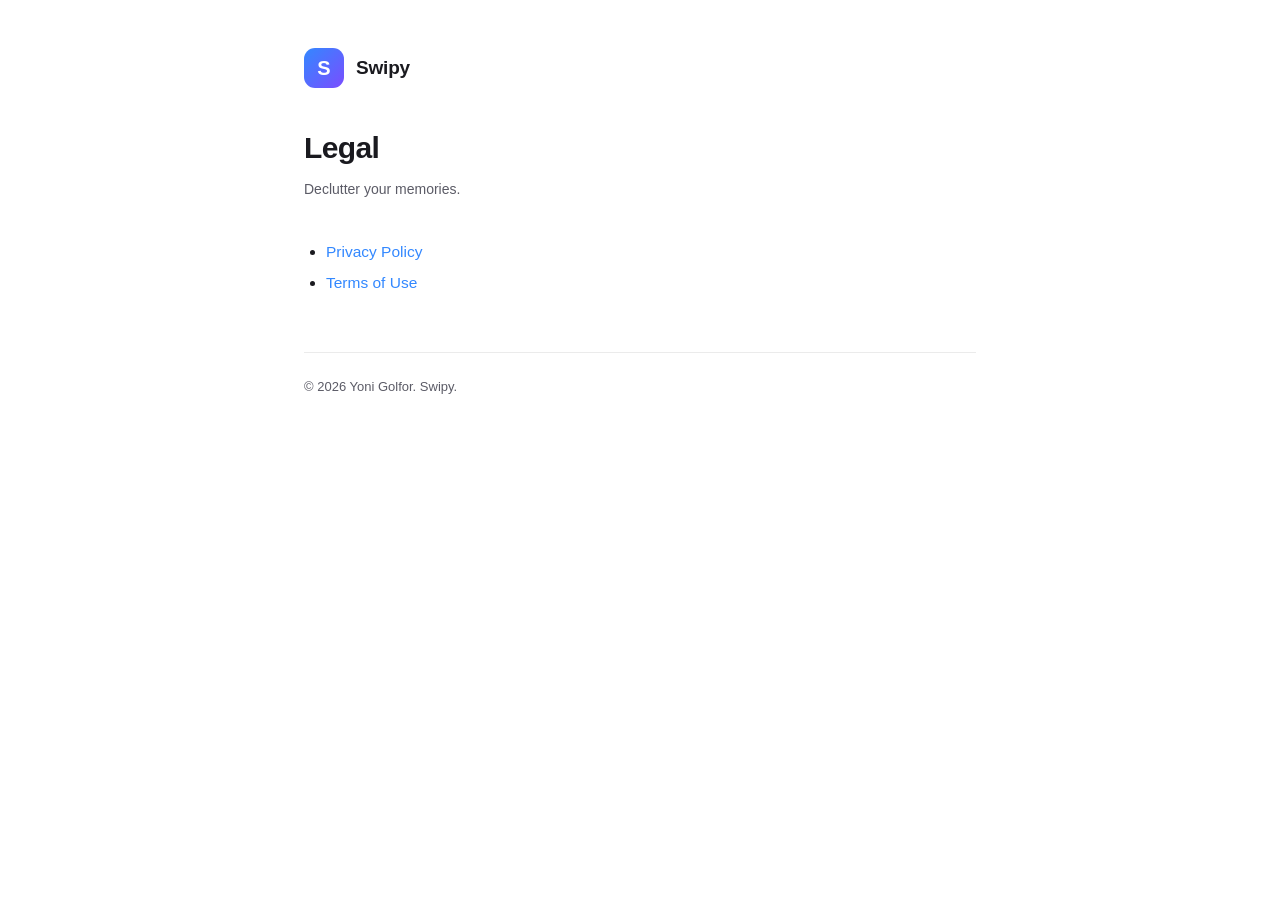
==== docs/index.html @ ca8c62d9 "docs: add static Privacy Policy and Terms of Use pages Hosted separately (Netlify) for the App Store" ====
<!doctype html>
<html lang="en">
<head>
<meta charset="utf-8">
<meta name="viewport" content="width=device-width, initial-scale=1">
<title>Swipy — Legal</title>
<link rel="stylesheet" href="style.css">
</head>
<body>
<div class="wrap">
  <div class="brand">
    <div class="mark">S</div>
    <div class="name">Swipy</div>
  </div>
  <h1>Legal</h1>
  <p class="updated">Declutter your memories.</p>
  <ul>
    <li><a href="privacy-policy.html">Privacy Policy</a></li>
    <li><a href="terms-of-use.html">Terms of Use</a></li>
  </ul>
  <footer>© 2026 Yoni Golfor. Swipy.</footer>
</div>
</body>
</html>
---- docs/style.css ----
:root {
  color-scheme: light dark;
  --bg: #ffffff;
  --fg: #1a1a1f;
  --fg-muted: #5b5b66;
  --accent-1: #3388ff;
  --accent-2: #7a4dff;
  --card-bg: #f6f7fb;
  --border: rgba(0, 0, 0, 0.08);
}

@media (prefers-color-scheme: dark) {
  :root {
    --bg: #1a1a1f;
    --fg: #f2f2f5;
    --fg-muted: #a5a5b0;
    --card-bg: #24242b;
    --border: rgba(255, 255, 255, 0.10);
  }
}

* { box-sizing: border-box; }

body {
  margin: 0;
  background: var(--bg);
  color: var(--fg);
  font-family: -apple-system, BlinkMacSystemFont, "SF Pro Text", "Segoe UI", Roboto, sans-serif;
  line-height: 1.6;
  -webkit-font-smoothing: antialiased;
}

.wrap {
  max-width: 720px;
  margin: 0 auto;
  padding: 48px 24px 96px;
}

.brand {
  display: flex;
  align-items: center;
  gap: 12px;
  margin-bottom: 36px;
}

.brand .mark {
  width: 40px;
  height: 40px;
  border-radius: 11px;
  background: linear-gradient(135deg, var(--accent-1), var(--accent-2));
  display: flex;
  align-items: center;
  justify-content: center;
  color: #fff;
  font-weight: 700;
  font-size: 20px;
  font-family: -apple-system, "SF Pro Rounded", sans-serif;
  flex-shrink: 0;
}

.brand .name {
  font-weight: 700;
  font-size: 19px;
  letter-spacing: -0.01em;
}

h1 {
  font-size: 30px;
  font-weight: 800;
  letter-spacing: -0.02em;
  margin: 0 0 6px;
}

.updated {
  color: var(--fg-muted);
  font-size: 14px;
  margin-bottom: 40px;
}

h2 {
  font-size: 19px;
  font-weight: 700;
  margin: 40px 0 12px;
  letter-spacing: -0.01em;
}

p, li { color: var(--fg); font-size: 15.5px; }
p { margin: 0 0 14px; }
ul { margin: 0 0 14px; padding-left: 22px; }
li { margin-bottom: 6px; }

.card {
  background: var(--card-bg);
  border: 1px solid var(--border);
  border-radius: 14px;
  padding: 18px 20px;
  margin: 20px 0;
}

.card p:last-child { margin-bottom: 0; }

a { color: var(--accent-1); text-decoration: none; }
a:hover { text-decoration: underline; }

.nav {
  display: flex;
  gap: 18px;
  margin-bottom: 8px;
  font-size: 14px;
}

footer {
  margin-top: 56px;
  padding-top: 24px;
  border-top: 1px solid var(--border);
  color: var(--fg-muted);
  font-size: 13px;
}
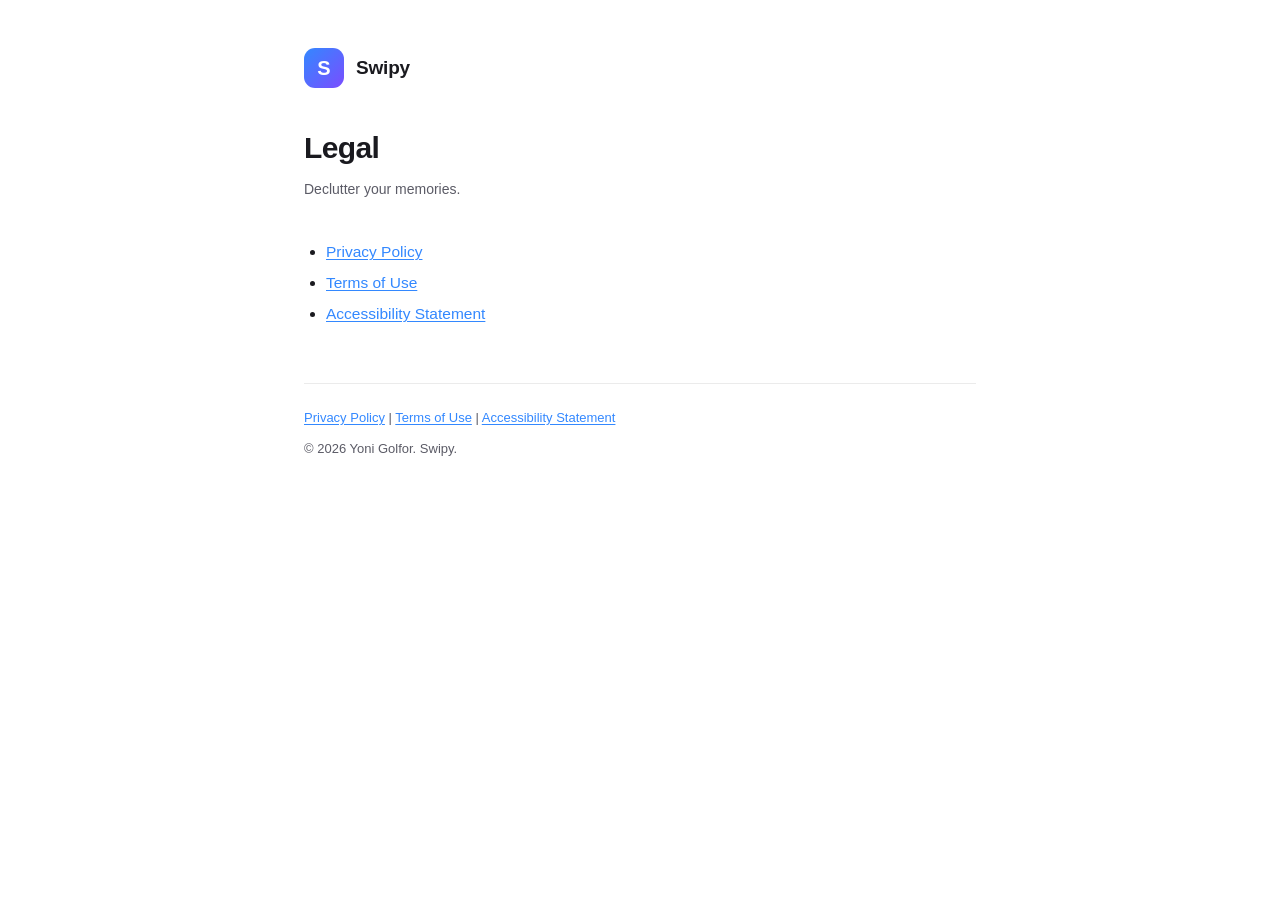
==== commit e1034e7f: "docs: harden legal site accessibility + App Store metadata notes Adds a neutral, unverified-status-s" ====
--- a/docs/index.html
+++ b/docs/index.html
@@ -12,13 +12,21 @@
     <div class="mark">S</div>
     <div class="name">Swipy</div>
   </div>
-  <h1>Legal</h1>
-  <p class="updated">Declutter your memories.</p>
-  <ul>
-    <li><a href="privacy-policy.html">Privacy Policy</a></li>
-    <li><a href="terms-of-use.html">Terms of Use</a></li>
-  </ul>
-  <footer>© 2026 Yoni Golfor. Swipy.</footer>
+  <main>
+    <h1>Legal</h1>
+    <p class="updated">Declutter your memories.</p>
+    <nav aria-label="Legal pages">
+      <ul>
+        <li><a href="privacy-policy.html">Privacy Policy</a></li>
+        <li><a href="terms-of-use.html">Terms of Use</a></li>
+        <li><a href="accessibility.html">Accessibility Statement</a></li>
+      </ul>
+    </nav>
+  </main>
+  <footer>
+    <p class="footer-links"><a href="privacy-policy.html">Privacy Policy</a> | <a href="terms-of-use.html">Terms of Use</a> | <a href="accessibility.html">Accessibility Statement</a></p>
+    © 2026 Yoni Golfor. Swipy.
+  </footer>
 </div>
 </body>
 </html>
--- a/docs/style.css
+++ b/docs/style.css
@@ -99,8 +99,8 @@
 
 .card p:last-child { margin-bottom: 0; }
 
-a { color: var(--accent-1); text-decoration: none; }
-a:hover { text-decoration: underline; }
+a { color: var(--accent-1); text-decoration: underline; text-underline-offset: 2px; }
+a:hover { opacity: 0.8; }
 
 .nav {
   display: flex;
@@ -116,3 +116,9 @@
   color: var(--fg-muted);
   font-size: 13px;
 }
+
+.footer-links {
+  margin: 0 0 10px;
+  font-size: 13px;
+  color: var(--fg-muted);
+}
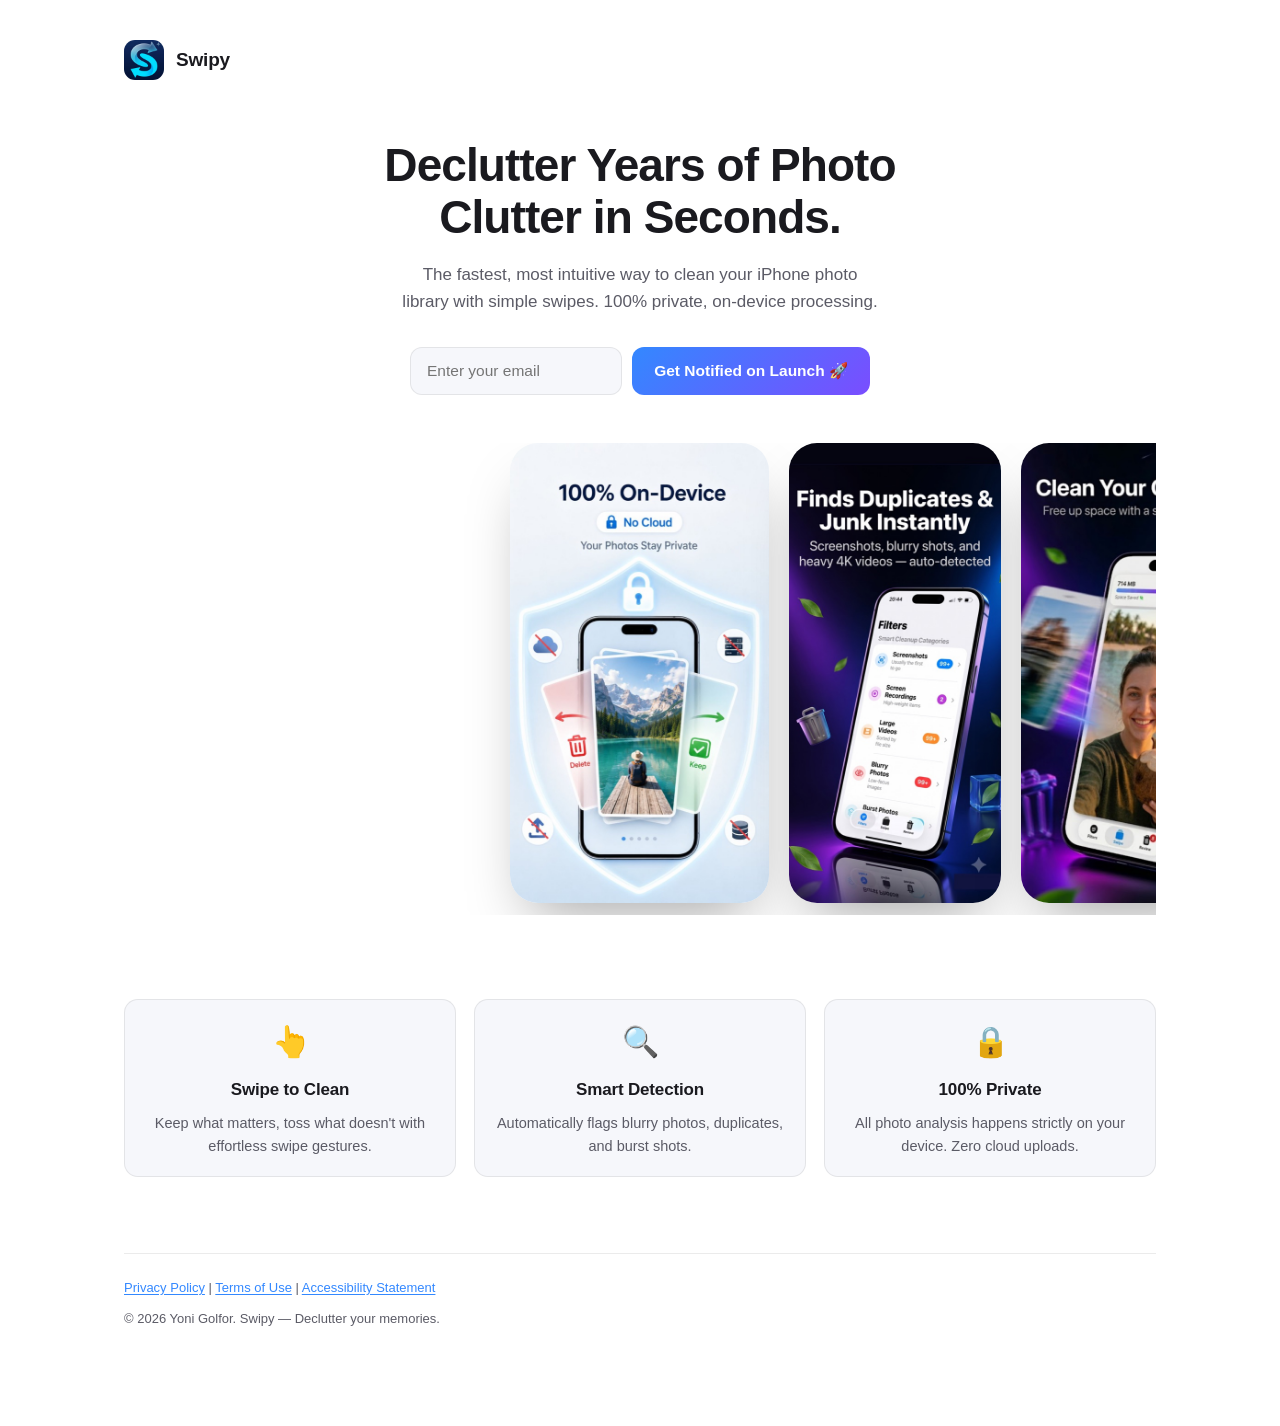
==== commit 91a73e8a: "feat: convert static legal site into landing page + waitlist Turns docs/ from a bare legal-links pag" ====
--- a/docs/index.html
+++ b/docs/index.html
@@ -3,30 +3,95 @@
 <head>
 <meta charset="utf-8">
 <meta name="viewport" content="width=device-width, initial-scale=1">
-<title>Swipy — Legal</title>
+<title>Swipy — Declutter Years of Photo Clutter in Seconds</title>
+<meta name="description" content="The fastest, most intuitive way to clean your iPhone photo library with simple swipes. 100% private, on-device processing.">
+<link rel="icon" type="image/png" href="app-icon.png">
+<link rel="apple-touch-icon" href="app-icon.png">
 <link rel="stylesheet" href="style.css">
 </head>
 <body>
-<div class="wrap">
+<div class="wrap wrap--landing">
+
   <div class="brand">
-    <div class="mark">S</div>
+    <img class="mark" src="app-icon.png" alt="Swipy app icon">
     <div class="name">Swipy</div>
   </div>
+
   <main>
-    <h1>Legal</h1>
-    <p class="updated">Declutter your memories.</p>
-    <nav aria-label="Legal pages">
-      <ul>
-        <li><a href="privacy-policy.html">Privacy Policy</a></li>
-        <li><a href="terms-of-use.html">Terms of Use</a></li>
-        <li><a href="accessibility.html">Accessibility Statement</a></li>
-      </ul>
-    </nav>
+    <section class="hero">
+      <h1 class="hero-title">Declutter Years of Photo Clutter in Seconds.</h1>
+      <p class="hero-sub">The fastest, most intuitive way to clean your iPhone photo library with simple swipes. 100% private, on-device processing.</p>
+
+      <form name="waitlist" method="POST" data-netlify="true" netlify-honeypot="bot-field" action="/?submitted=true" class="waitlist-form" id="waitlist-form">
+        <input type="hidden" name="form-name" value="waitlist">
+        <p class="hp-field"><label>Leave this field empty: <input name="bot-field"></label></p>
+        <div class="form-row">
+          <input type="email" name="email" required placeholder="Enter your email" aria-label="Email address">
+          <button type="submit">Get Notified on Launch 🚀</button>
+        </div>
+      </form>
+      <p class="form-success" id="form-success" hidden>🎉 You're on the list — we'll email you the moment Swipy launches.</p>
+    </section>
+
+    <section class="screens-showcase">
+      <div class="screens-carousel">
+        <div class="screen-slide"><img src="screenshots/on-device-privacy.jpg" alt="Swipy processes all photo analysis on-device — no cloud, no uploads." width="450" height="800" loading="lazy"></div>
+        <div class="screen-slide"><img src="screenshots/smart-detection.jpg" alt="Swipy's Smart Filters screen — screenshots, screen recordings, large videos, and blurry photos auto-detected." width="621" height="1344" loading="lazy"></div>
+        <div class="screen-slide"><img src="screenshots/clean-gallery.jpg" alt="Swipy's swipe stack — swipe to keep or delete photos and free up storage." width="621" height="1344" loading="lazy"></div>
+      </div>
+    </section>
+
+    <section class="features">
+      <div class="card feature-card">
+        <div class="feature-icon">👆</div>
+        <h3>Swipe to Clean</h3>
+        <p>Keep what matters, toss what doesn't with effortless swipe gestures.</p>
+      </div>
+      <div class="card feature-card">
+        <div class="feature-icon">🔍</div>
+        <h3>Smart Detection</h3>
+        <p>Automatically flags blurry photos, duplicates, and burst shots.</p>
+      </div>
+      <div class="card feature-card">
+        <div class="feature-icon">🔒</div>
+        <h3>100% Private</h3>
+        <p>All photo analysis happens strictly on your device. Zero cloud uploads.</p>
+      </div>
+    </section>
   </main>
+
   <footer>
     <p class="footer-links"><a href="privacy-policy.html">Privacy Policy</a> | <a href="terms-of-use.html">Terms of Use</a> | <a href="accessibility.html">Accessibility Statement</a></p>
-    © 2026 Yoni Golfor. Swipy.
+    © 2026 Yoni Golfor. Swipy — Declutter your memories.
   </footer>
 </div>
+
+<script>
+  (function () {
+    var form = document.getElementById('waitlist-form');
+    var success = document.getElementById('form-success');
+    if (!form || !success) return;
+
+    if (new URLSearchParams(location.search).get('submitted') === 'true') {
+      form.hidden = true;
+      success.hidden = false;
+    }
+
+    form.addEventListener('submit', function (e) {
+      e.preventDefault();
+      fetch('/', {
+        method: 'POST',
+        headers: { 'Content-Type': 'application/x-www-form-urlencoded' },
+        body: new URLSearchParams(new FormData(form)).toString()
+      }).then(function () {
+        form.hidden = true;
+        success.hidden = false;
+        history.replaceState(null, '', location.pathname + '?submitted=true');
+      }).catch(function () {
+        form.submit();
+      });
+    });
+  })();
+</script>
 </body>
 </html>
--- a/docs/style.css
+++ b/docs/style.css
@@ -7,6 +7,9 @@
   --accent-2: #7a4dff;
   --card-bg: #f6f7fb;
   --border: rgba(0, 0, 0, 0.08);
+  --swipe-green: #33cc66;
+  --swipe-red: #f24d4d;
+  --swipe-blue: #408cf2;
 }
 
 @media (prefers-color-scheme: dark) {
@@ -47,14 +50,8 @@
   width: 40px;
   height: 40px;
   border-radius: 11px;
-  background: linear-gradient(135deg, var(--accent-1), var(--accent-2));
-  display: flex;
-  align-items: center;
-  justify-content: center;
-  color: #fff;
-  font-weight: 700;
-  font-size: 20px;
-  font-family: -apple-system, "SF Pro Rounded", sans-serif;
+  display: block;
+  object-fit: cover;
   flex-shrink: 0;
 }
 
@@ -122,3 +119,153 @@
   font-size: 13px;
   color: var(--fg-muted);
 }
+
+/* ---------- Landing page ---------- */
+
+.wrap--landing {
+  max-width: 1080px;
+  padding-top: 40px;
+}
+
+.hero {
+  max-width: 620px;
+  margin: 0 auto;
+  padding: 24px 0 8px;
+  text-align: center;
+}
+
+.hero-title {
+  font-size: clamp(30px, 5.5vw, 46px);
+  font-weight: 800;
+  letter-spacing: -0.02em;
+  line-height: 1.12;
+  margin: 0 0 18px;
+}
+
+.hero-sub {
+  font-size: 17px;
+  color: var(--fg-muted);
+  max-width: 480px;
+  margin: 0 auto 32px;
+}
+
+.waitlist-form { margin: 0 auto; max-width: 460px; }
+
+.hp-field { position: absolute; left: -9999px; }
+
+.form-row {
+  display: flex;
+  gap: 10px;
+}
+
+.form-row input[type="email"] {
+  flex: 1;
+  min-width: 0;
+  padding: 14px 16px;
+  font-size: 15.5px;
+  border-radius: 12px;
+  border: 1px solid var(--border);
+  background: var(--card-bg);
+  color: var(--fg);
+  font-family: inherit;
+}
+
+.form-row input[type="email"]:focus {
+  outline: 2px solid var(--accent-1);
+  outline-offset: 1px;
+}
+
+.form-row button {
+  flex-shrink: 0;
+  padding: 14px 22px;
+  font-size: 15.5px;
+  font-weight: 700;
+  color: #fff;
+  background: linear-gradient(135deg, var(--accent-1), var(--accent-2));
+  border: none;
+  border-radius: 12px;
+  cursor: pointer;
+  white-space: nowrap;
+  transition: opacity 0.15s ease, transform 0.15s ease;
+}
+
+.form-row button:hover { opacity: 0.9; transform: translateY(-1px); }
+.form-row button:active { transform: translateY(0); }
+
+.form-success {
+  max-width: 460px;
+  margin: 0 auto;
+  padding: 14px 18px;
+  font-size: 15px;
+  font-weight: 600;
+  color: var(--swipe-green);
+  background: var(--card-bg);
+  border: 1px solid var(--border);
+  border-radius: 12px;
+  text-align: center;
+}
+
+/* Screenshot carousel — real app screens, swipeable via native scroll-snap */
+
+.screens-showcase { padding: 40px 0 56px; }
+
+.screens-carousel {
+  display: flex;
+  gap: 20px;
+  overflow-x: auto;
+  scroll-snap-type: x mandatory;
+  padding: 0 calc(50% - 130px) 12px;
+  -webkit-overflow-scrolling: touch;
+  scrollbar-width: none;
+}
+
+.screens-carousel::-webkit-scrollbar { display: none; }
+
+.screen-slide {
+  flex: 0 0 auto;
+  scroll-snap-align: center;
+}
+
+.screen-slide img {
+  display: block;
+  height: 460px;
+  width: auto;
+  max-width: 80vw;
+  border-radius: 28px;
+  box-shadow: 0 30px 60px -20px rgba(0, 0, 0, 0.35);
+}
+
+/* Feature grid */
+
+.features {
+  display: grid;
+  grid-template-columns: repeat(3, 1fr);
+  gap: 18px;
+  margin: 8px 0 48px;
+}
+
+.feature-card { text-align: center; }
+
+.feature-icon { font-size: 30px; margin-bottom: 10px; }
+
+.feature-card h3 {
+  font-size: 17px;
+  font-weight: 700;
+  margin: 0 0 8px;
+  letter-spacing: -0.01em;
+}
+
+.feature-card p {
+  font-size: 14.5px;
+  color: var(--fg-muted);
+  margin: 0;
+}
+
+@media (max-width: 640px) {
+  .wrap--landing { padding-top: 28px; }
+  .form-row { flex-direction: column; }
+  .form-row button { width: 100%; }
+  .screen-slide img { height: 380px; }
+  .screens-carousel { padding-left: calc(50% - 108px); padding-right: calc(50% - 108px); }
+  .features { grid-template-columns: 1fr; }
+}
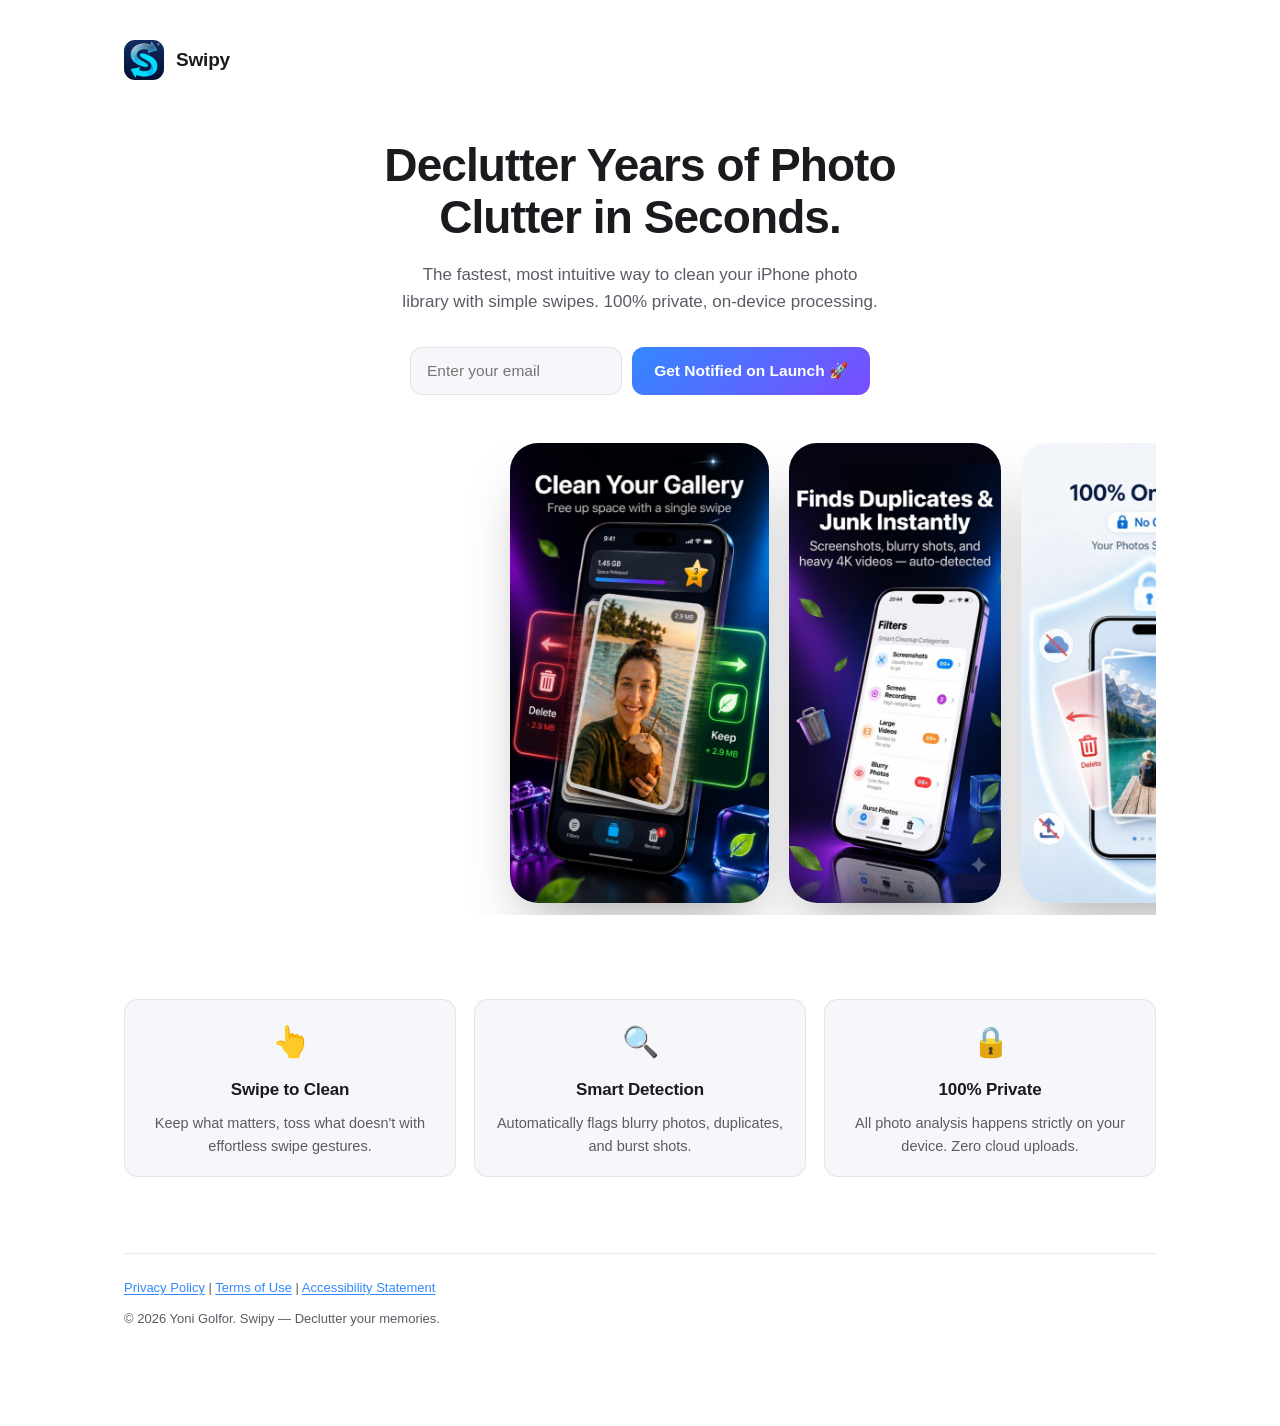
==== commit 87ad5a4b: "feat: reorder landing carousel, swap in new Clean Your Gallery screenshot Order is now Clean Your Ga" ====
--- a/docs/index.html
+++ b/docs/index.html
@@ -35,9 +35,9 @@
 
     <section class="screens-showcase">
       <div class="screens-carousel">
+        <div class="screen-slide"><img src="screenshots/clean-gallery.jpg" alt="Swipy's swipe stack — swipe to keep or delete photos and free up storage." width="562" height="1000" loading="lazy"></div>
+        <div class="screen-slide"><img src="screenshots/smart-detection.jpg" alt="Swipy's Smart Filters screen — screenshots, screen recordings, large videos, and blurry photos auto-detected." width="621" height="1344" loading="lazy"></div>
         <div class="screen-slide"><img src="screenshots/on-device-privacy.jpg" alt="Swipy processes all photo analysis on-device — no cloud, no uploads." width="450" height="800" loading="lazy"></div>
-        <div class="screen-slide"><img src="screenshots/smart-detection.jpg" alt="Swipy's Smart Filters screen — screenshots, screen recordings, large videos, and blurry photos auto-detected." width="621" height="1344" loading="lazy"></div>
-        <div class="screen-slide"><img src="screenshots/clean-gallery.jpg" alt="Swipy's swipe stack — swipe to keep or delete photos and free up storage." width="621" height="1344" loading="lazy"></div>
       </div>
     </section>
 
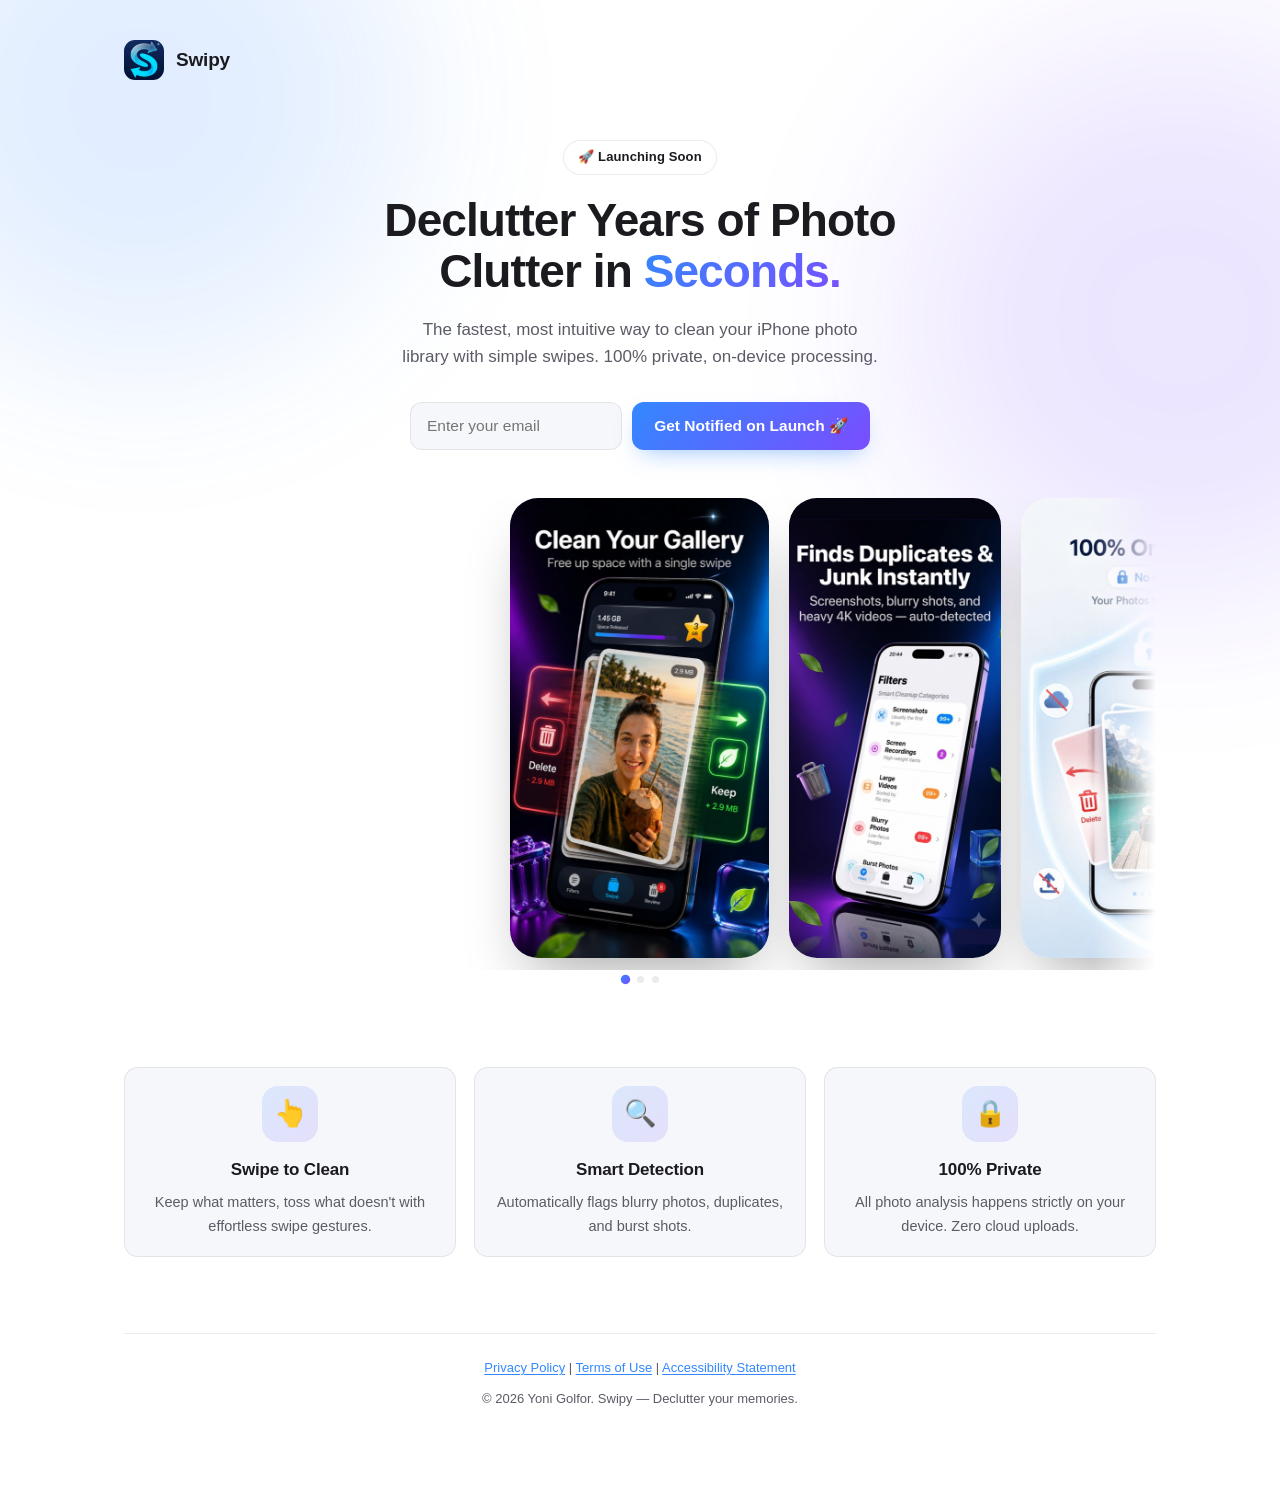
==== commit 9e2488af: "feat: polish landing page visuals, center footer Adds ambient background glow, gradient-highlighted " ====
--- a/docs/index.html
+++ b/docs/index.html
@@ -3,13 +3,23 @@
 <head>
 <meta charset="utf-8">
 <meta name="viewport" content="width=device-width, initial-scale=1">
-<title>Swipy — Declutter Years of Photo Clutter in Seconds</title>
+<title>Swipy - Declutter your memories</title>
 <meta name="description" content="The fastest, most intuitive way to clean your iPhone photo library with simple swipes. 100% private, on-device processing.">
+<meta property="og:type" content="website">
+<meta property="og:url" content="https://swipy-app.netlify.app/">
+<meta property="og:title" content="Swipy — Declutter Years of Photo Clutter in Seconds">
+<meta property="og:description" content="The fastest, most intuitive way to clean your iPhone photo library with simple swipes. 100% private, on-device processing.">
+<meta property="og:image" content="https://swipy-app.netlify.app/og-image.jpg">
+<meta name="twitter:card" content="summary_large_image">
+<meta name="twitter:title" content="Swipy — Declutter Years of Photo Clutter in Seconds">
+<meta name="twitter:description" content="The fastest, most intuitive way to clean your iPhone photo library with simple swipes. 100% private, on-device processing.">
+<meta name="twitter:image" content="https://swipy-app.netlify.app/og-image.jpg">
 <link rel="icon" type="image/png" href="app-icon.png">
 <link rel="apple-touch-icon" href="app-icon.png">
 <link rel="stylesheet" href="style.css">
 </head>
 <body>
+<div class="bg-glow" aria-hidden="true"><span class="glow-a"></span><span class="glow-b"></span></div>
 <div class="wrap wrap--landing">
 
   <div class="brand">
@@ -19,7 +29,8 @@
 
   <main>
     <section class="hero">
-      <h1 class="hero-title">Declutter Years of Photo Clutter in Seconds.</h1>
+      <p class="hero-eyebrow">🚀 Launching Soon</p>
+      <h1 class="hero-title">Declutter Years of Photo Clutter in <span class="grad-text">Seconds.</span></h1>
       <p class="hero-sub">The fastest, most intuitive way to clean your iPhone photo library with simple swipes. 100% private, on-device processing.</p>
 
       <form name="waitlist" method="POST" data-netlify="true" netlify-honeypot="bot-field" action="/?submitted=true" class="waitlist-form" id="waitlist-form">
@@ -33,15 +44,20 @@
       <p class="form-success" id="form-success" hidden>🎉 You're on the list — we'll email you the moment Swipy launches.</p>
     </section>
 
-    <section class="screens-showcase">
+    <section class="screens-showcase reveal">
       <div class="screens-carousel">
         <div class="screen-slide"><img src="screenshots/clean-gallery.jpg" alt="Swipy's swipe stack — swipe to keep or delete photos and free up storage." width="562" height="1000" loading="lazy"></div>
         <div class="screen-slide"><img src="screenshots/smart-detection.jpg" alt="Swipy's Smart Filters screen — screenshots, screen recordings, large videos, and blurry photos auto-detected." width="621" height="1344" loading="lazy"></div>
         <div class="screen-slide"><img src="screenshots/on-device-privacy.jpg" alt="Swipy processes all photo analysis on-device — no cloud, no uploads." width="450" height="800" loading="lazy"></div>
       </div>
+      <div class="carousel-dots" aria-hidden="true">
+        <span class="dot is-active"></span>
+        <span class="dot"></span>
+        <span class="dot"></span>
+      </div>
     </section>
 
-    <section class="features">
+    <section class="features reveal">
       <div class="card feature-card">
         <div class="feature-icon">👆</div>
         <h3>Swipe to Clean</h3>
@@ -92,6 +108,54 @@
       });
     });
   })();
+
+  (function () {
+    var reveals = document.querySelectorAll('.reveal');
+    if (!reveals.length) return;
+    if (!('IntersectionObserver' in window)) {
+      reveals.forEach(function (el) { el.classList.add('is-visible'); });
+      return;
+    }
+    var revealIO = new IntersectionObserver(function (entries) {
+      entries.forEach(function (entry) {
+        if (entry.isIntersecting) {
+          entry.target.classList.add('is-visible');
+          revealIO.unobserve(entry.target);
+        }
+      });
+    }, { threshold: 0.15 });
+    reveals.forEach(function (el) { revealIO.observe(el); });
+  })();
+
+  (function () {
+    var carousel = document.querySelector('.screens-carousel');
+    var dots = document.querySelectorAll('.carousel-dots .dot');
+    var slides = document.querySelectorAll('.screen-slide');
+    if (!carousel || !dots.length || !slides.length) return;
+
+    var ticking = false;
+    function updateActiveDot() {
+      var center = carousel.scrollLeft + carousel.clientWidth / 2;
+      var closest = 0;
+      var closestDist = Infinity;
+      slides.forEach(function (slide, i) {
+        var slideCenter = slide.offsetLeft + slide.offsetWidth / 2;
+        var dist = Math.abs(slideCenter - center);
+        if (dist < closestDist) { closestDist = dist; closest = i; }
+      });
+      dots.forEach(function (d, i) { d.classList.toggle('is-active', i === closest); });
+      ticking = false;
+    }
+
+    carousel.addEventListener('scroll', function () {
+      if (!ticking) {
+        requestAnimationFrame(updateActiveDot);
+        ticking = true;
+      }
+    }, { passive: true });
+
+    updateActiveDot();
+  })();
 </script>
 </body>
 </html>
--- a/docs/style.css
+++ b/docs/style.css
@@ -10,6 +10,8 @@
   --swipe-green: #33cc66;
   --swipe-red: #f24d4d;
   --swipe-blue: #408cf2;
+  --glow-opacity: 0.14;
+  --pill-bg: rgba(255, 255, 255, 0.7);
 }
 
 @media (prefers-color-scheme: dark) {
@@ -19,6 +21,8 @@
     --fg-muted: #a5a5b0;
     --card-bg: #24242b;
     --border: rgba(255, 255, 255, 0.10);
+    --glow-opacity: 0.35;
+    --pill-bg: rgba(255, 255, 255, 0.06);
   }
 }
 
@@ -31,6 +35,49 @@
   font-family: -apple-system, BlinkMacSystemFont, "SF Pro Text", "Segoe UI", Roboto, sans-serif;
   line-height: 1.6;
   -webkit-font-smoothing: antialiased;
+  overflow-x: hidden;
+}
+
+.bg-glow {
+  position: fixed;
+  inset: 0;
+  z-index: -1;
+  overflow: hidden;
+  pointer-events: none;
+}
+
+.bg-glow span {
+  position: absolute;
+  border-radius: 50%;
+  filter: blur(90px);
+  opacity: var(--glow-opacity);
+  animation: glow-float 22s ease-in-out infinite alternate;
+}
+
+.bg-glow .glow-a {
+  width: 520px;
+  height: 520px;
+  top: -160px;
+  left: -120px;
+  background: var(--accent-1);
+}
+
+.bg-glow .glow-b {
+  width: 560px;
+  height: 560px;
+  top: 40px;
+  right: -180px;
+  background: var(--accent-2);
+  animation-delay: -11s;
+}
+
+@keyframes glow-float {
+  0% { transform: translate(0, 0) scale(1); }
+  100% { transform: translate(30px, 40px) scale(1.08); }
+}
+
+@media (prefers-reduced-motion: reduce) {
+  .bg-glow span { animation: none; }
 }
 
 .wrap {
@@ -112,6 +159,7 @@
   border-top: 1px solid var(--border);
   color: var(--fg-muted);
   font-size: 13px;
+  text-align: center;
 }
 
 .footer-links {
@@ -132,6 +180,23 @@
   margin: 0 auto;
   padding: 24px 0 8px;
   text-align: center;
+}
+
+.hero-eyebrow {
+  display: inline-flex;
+  align-items: center;
+  gap: 6px;
+  padding: 6px 14px;
+  margin: 0 0 20px;
+  font-size: 13px;
+  font-weight: 600;
+  letter-spacing: 0.01em;
+  color: var(--fg);
+  background: var(--pill-bg);
+  border: 1px solid var(--border);
+  border-radius: 999px;
+  backdrop-filter: blur(8px);
+  -webkit-backdrop-filter: blur(8px);
 }
 
 .hero-title {
@@ -140,6 +205,13 @@
   letter-spacing: -0.02em;
   line-height: 1.12;
   margin: 0 0 18px;
+}
+
+.grad-text {
+  background: linear-gradient(135deg, var(--accent-1), var(--accent-2));
+  -webkit-background-clip: text;
+  background-clip: text;
+  color: transparent;
 }
 
 .hero-sub {
@@ -176,6 +248,8 @@
 }
 
 .form-row button {
+  position: relative;
+  overflow: hidden;
   flex-shrink: 0;
   padding: 14px 22px;
   font-size: 15.5px;
@@ -186,10 +260,29 @@
   border-radius: 12px;
   cursor: pointer;
   white-space: nowrap;
-  transition: opacity 0.15s ease, transform 0.15s ease;
-}
-
-.form-row button:hover { opacity: 0.9; transform: translateY(-1px); }
+  box-shadow: 0 10px 24px -10px rgba(51, 136, 255, 0.55);
+  transition: transform 0.2s ease, box-shadow 0.2s ease;
+}
+
+.form-row button::before {
+  content: "";
+  position: absolute;
+  top: 0;
+  left: -60%;
+  width: 40%;
+  height: 100%;
+  background: linear-gradient(120deg, transparent, rgba(255, 255, 255, 0.35), transparent);
+  transform: skewX(-20deg);
+  transition: left 0.6s ease;
+}
+
+.form-row button:hover::before { left: 130%; }
+
+.form-row button:hover {
+  transform: translateY(-2px);
+  box-shadow: 0 14px 30px -8px rgba(51, 136, 255, 0.65);
+}
+
 .form-row button:active { transform: translateY(0); }
 
 .form-success {
@@ -217,6 +310,8 @@
   padding: 0 calc(50% - 130px) 12px;
   -webkit-overflow-scrolling: touch;
   scrollbar-width: none;
+  mask-image: linear-gradient(to right, transparent, black 6%, black 94%, transparent);
+  -webkit-mask-image: linear-gradient(to right, transparent, black 6%, black 94%, transparent);
 }
 
 .screens-carousel::-webkit-scrollbar { display: none; }
@@ -235,6 +330,26 @@
   box-shadow: 0 30px 60px -20px rgba(0, 0, 0, 0.35);
 }
 
+.carousel-dots {
+  display: flex;
+  justify-content: center;
+  gap: 8px;
+  margin-top: 6px;
+}
+
+.carousel-dots .dot {
+  width: 7px;
+  height: 7px;
+  border-radius: 50%;
+  background: var(--border);
+  transition: background 0.25s ease, transform 0.25s ease;
+}
+
+.carousel-dots .dot.is-active {
+  background: linear-gradient(135deg, var(--accent-1), var(--accent-2));
+  transform: scale(1.35);
+}
+
 /* Feature grid */
 
 .features {
@@ -244,9 +359,28 @@
   margin: 8px 0 48px;
 }
 
-.feature-card { text-align: center; }
-
-.feature-icon { font-size: 30px; margin-bottom: 10px; }
+.feature-card {
+  text-align: center;
+  transition: transform 0.25s ease, box-shadow 0.25s ease, border-color 0.25s ease;
+}
+
+.feature-card:hover {
+  transform: translateY(-6px);
+  box-shadow: 0 24px 40px -22px rgba(0, 0, 0, 0.4);
+  border-color: var(--accent-1);
+}
+
+.feature-icon {
+  display: flex;
+  align-items: center;
+  justify-content: center;
+  width: 56px;
+  height: 56px;
+  margin: 0 auto 14px;
+  border-radius: 16px;
+  font-size: 26px;
+  background: linear-gradient(135deg, rgba(51, 136, 255, 0.14), rgba(122, 77, 255, 0.14));
+}
 
 .feature-card h3 {
   font-size: 17px;
@@ -259,6 +393,25 @@
   font-size: 14.5px;
   color: var(--fg-muted);
   margin: 0;
+}
+
+.reveal {
+  opacity: 0;
+  transform: translateY(28px);
+  transition: opacity 0.7s ease, transform 0.7s ease;
+}
+
+.reveal.is-visible {
+  opacity: 1;
+  transform: none;
+}
+
+@media (prefers-reduced-motion: reduce) {
+  .reveal {
+    transition: none;
+    opacity: 1;
+    transform: none;
+  }
 }
 
 @media (max-width: 640px) {
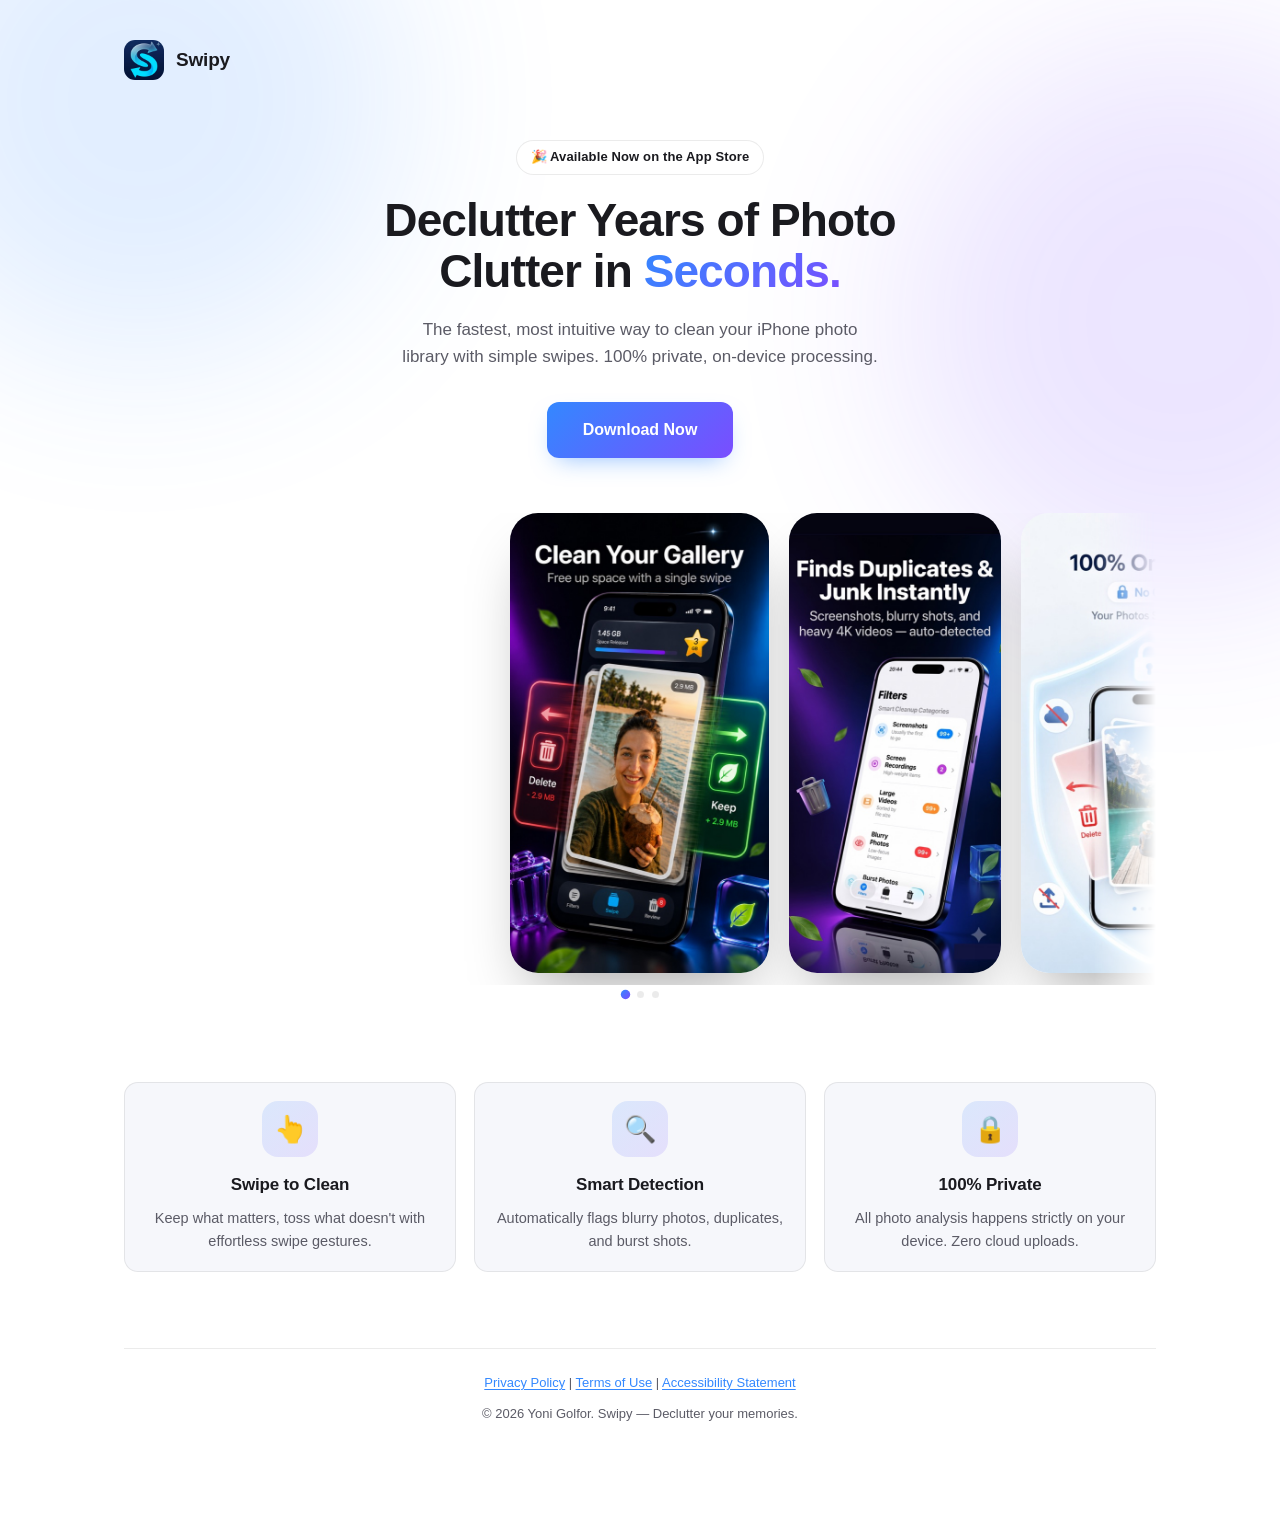
==== commit e8c5c993: "feat(website): replace waitlist form with App Store download button The app is live now, so a pre-la" ====
--- a/docs/index.html
+++ b/docs/index.html
@@ -29,19 +29,11 @@
 
   <main>
     <section class="hero">
-      <p class="hero-eyebrow">🚀 Launching Soon</p>
+      <p class="hero-eyebrow">🎉 Available Now on the App Store</p>
       <h1 class="hero-title">Declutter Years of Photo Clutter in <span class="grad-text">Seconds.</span></h1>
       <p class="hero-sub">The fastest, most intuitive way to clean your iPhone photo library with simple swipes. 100% private, on-device processing.</p>
 
-      <form name="waitlist" method="POST" data-netlify="true" netlify-honeypot="bot-field" action="/?submitted=true" class="waitlist-form" id="waitlist-form">
-        <input type="hidden" name="form-name" value="waitlist">
-        <p class="hp-field"><label>Leave this field empty: <input name="bot-field"></label></p>
-        <div class="form-row">
-          <input type="email" name="email" required placeholder="Enter your email" aria-label="Email address">
-          <button type="submit">Get Notified on Launch 🚀</button>
-        </div>
-      </form>
-      <p class="form-success" id="form-success" hidden>🎉 You're on the list — we'll email you the moment Swipy launches.</p>
+      <a class="btn-download" href="https://apps.apple.com/il/app/swipy-photo-video-cleaner/id6772767520?l=he" target="_blank" rel="noopener">Download Now</a>
     </section>
 
     <section class="screens-showcase reveal">
@@ -83,32 +75,6 @@
 </div>
 
 <script>
-  (function () {
-    var form = document.getElementById('waitlist-form');
-    var success = document.getElementById('form-success');
-    if (!form || !success) return;
-
-    if (new URLSearchParams(location.search).get('submitted') === 'true') {
-      form.hidden = true;
-      success.hidden = false;
-    }
-
-    form.addEventListener('submit', function (e) {
-      e.preventDefault();
-      fetch('/', {
-        method: 'POST',
-        headers: { 'Content-Type': 'application/x-www-form-urlencoded' },
-        body: new URLSearchParams(new FormData(form)).toString()
-      }).then(function () {
-        form.hidden = true;
-        success.hidden = false;
-        history.replaceState(null, '', location.pathname + '?submitted=true');
-      }).catch(function () {
-        form.submit();
-      });
-    });
-  })();
-
   (function () {
     var reveals = document.querySelectorAll('.reveal');
     if (!reveals.length) return;
--- a/docs/style.css
+++ b/docs/style.css
@@ -221,50 +221,22 @@
   margin: 0 auto 32px;
 }
 
-.waitlist-form { margin: 0 auto; max-width: 460px; }
-
-.hp-field { position: absolute; left: -9999px; }
-
-.form-row {
-  display: flex;
-  gap: 10px;
-}
-
-.form-row input[type="email"] {
-  flex: 1;
-  min-width: 0;
-  padding: 14px 16px;
-  font-size: 15.5px;
-  border-radius: 12px;
-  border: 1px solid var(--border);
-  background: var(--card-bg);
-  color: var(--fg);
-  font-family: inherit;
-}
-
-.form-row input[type="email"]:focus {
-  outline: 2px solid var(--accent-1);
-  outline-offset: 1px;
-}
-
-.form-row button {
+.btn-download {
   position: relative;
   overflow: hidden;
-  flex-shrink: 0;
-  padding: 14px 22px;
-  font-size: 15.5px;
+  display: inline-block;
+  padding: 15px 36px;
+  font-size: 16px;
   font-weight: 700;
   color: #fff;
+  text-decoration: none;
   background: linear-gradient(135deg, var(--accent-1), var(--accent-2));
-  border: none;
   border-radius: 12px;
-  cursor: pointer;
-  white-space: nowrap;
   box-shadow: 0 10px 24px -10px rgba(51, 136, 255, 0.55);
   transition: transform 0.2s ease, box-shadow 0.2s ease;
 }
 
-.form-row button::before {
+.btn-download::before {
   content: "";
   position: absolute;
   top: 0;
@@ -276,27 +248,15 @@
   transition: left 0.6s ease;
 }
 
-.form-row button:hover::before { left: 130%; }
-
-.form-row button:hover {
+.btn-download:hover::before { left: 130%; }
+
+.btn-download:hover {
+  opacity: 1;
   transform: translateY(-2px);
   box-shadow: 0 14px 30px -8px rgba(51, 136, 255, 0.65);
 }
 
-.form-row button:active { transform: translateY(0); }
-
-.form-success {
-  max-width: 460px;
-  margin: 0 auto;
-  padding: 14px 18px;
-  font-size: 15px;
-  font-weight: 600;
-  color: var(--swipe-green);
-  background: var(--card-bg);
-  border: 1px solid var(--border);
-  border-radius: 12px;
-  text-align: center;
-}
+.btn-download:active { transform: translateY(0); }
 
 /* Screenshot carousel — real app screens, swipeable via native scroll-snap */
 
@@ -416,8 +376,7 @@
 
 @media (max-width: 640px) {
   .wrap--landing { padding-top: 28px; }
-  .form-row { flex-direction: column; }
-  .form-row button { width: 100%; }
+  .btn-download { width: 100%; text-align: center; }
   .screen-slide img { height: 380px; }
   .screens-carousel { padding-left: calc(50% - 108px); padding-right: calc(50% - 108px); }
   .features { grid-template-columns: 1fr; }
